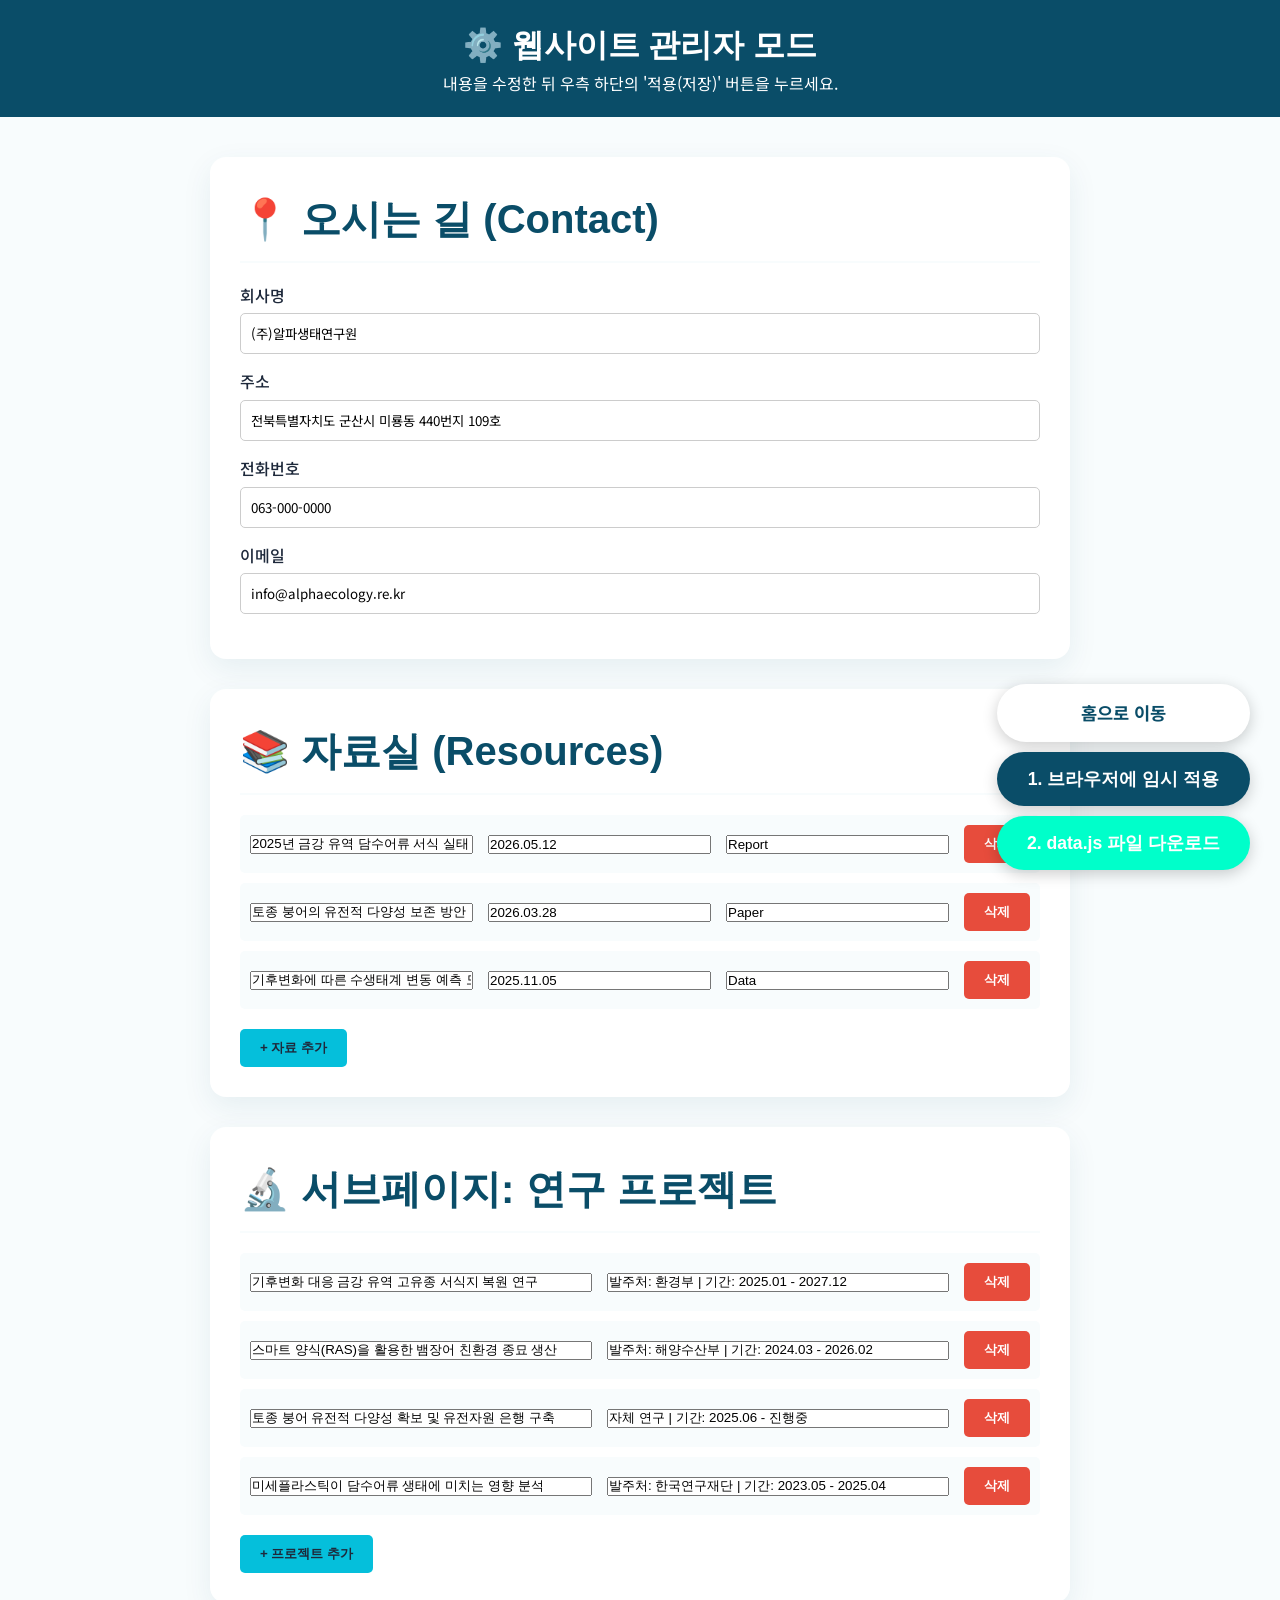
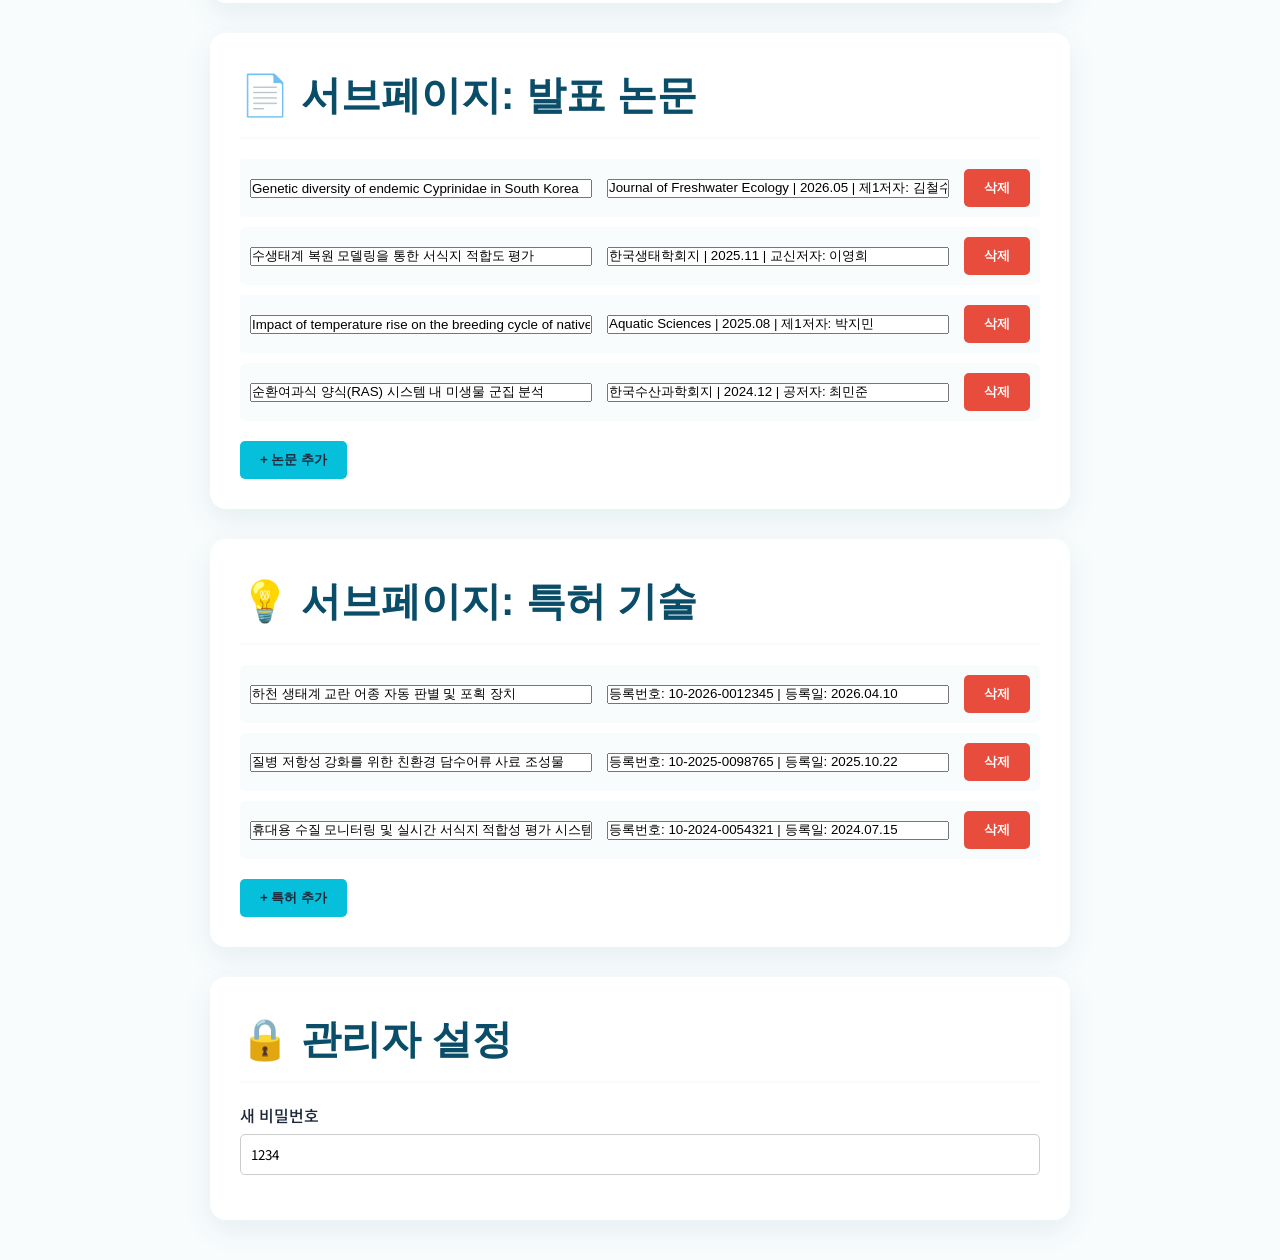
==== admin.html @ 3bfb4d98 "6" ====
<!DOCTYPE html>
<html lang="ko">
<head>
    <meta charset="UTF-8">
    <meta name="viewport" content="width=device-width, initial-scale=1.0">
    <title>알파생태연구원 - 관리자 모드</title>
    <!-- Google Fonts -->
    <link href="https://fonts.googleapis.com/css2?family=Noto+Sans+KR:wght@300;400;500;700;900&display=swap" rel="stylesheet">
    <link rel="stylesheet" href="css/style.css">
    <style>
        body { background: var(--color-bg); }
        .admin-header {
            background: var(--color-primary);
            color: white;
            padding: 20px 0;
            text-align: center;
        }
        .admin-container {
            max-width: 900px;
            margin: 40px auto;
            padding: 0 20px;
        }
        .admin-section {
            background: white;
            padding: 30px;
            border-radius: var(--border-radius);
            box-shadow: var(--shadow-soft);
            margin-bottom: 30px;
        }
        .admin-section h2 {
            margin-bottom: 20px;
            color: var(--color-primary);
            border-bottom: 2px solid var(--color-bg);
            padding-bottom: 10px;
        }
        .form-group {
            margin-bottom: 15px;
        }
        .form-group label {
            display: block;
            margin-bottom: 5px;
            font-weight: 500;
            color: var(--color-text);
        }
        .form-group input, .form-group textarea {
            width: 100%;
            padding: 10px;
            border: 1px solid #ccc;
            border-radius: 5px;
            font-family: inherit;
        }
        .form-row {
            display: flex;
            gap: 15px;
            margin-bottom: 10px;
            align-items: center;
            background: var(--color-bg);
            padding: 10px;
            border-radius: 5px;
        }
        .form-row input { flex: 1; }
        .btn {
            background: var(--color-primary);
            color: white;
            border: none;
            padding: 10px 20px;
            border-radius: 5px;
            cursor: pointer;
            font-weight: bold;
        }
        .btn:hover { background: var(--color-primary-light); }
        .btn-danger { background: #e74c3c; }
        .btn-danger:hover { background: #c0392b; }
        .btn-add { background: var(--color-secondary); color: var(--color-text); margin-top: 10px; }
        
        .floating-save {
            position: fixed;
            bottom: 30px;
            right: 30px;
            display: flex;
            flex-direction: column;
            gap: 10px;
        }
        .btn-large {
            padding: 15px 30px;
            font-size: 1.1rem;
            border-radius: 30px;
            box-shadow: 0 4px 15px rgba(0,0,0,0.2);
            text-align: center;
        }
        .btn-download { background: var(--color-accent); color: white; }
    </style>
</head>
<body>
    <div class="admin-header">
        <h1>⚙️ 웹사이트 관리자 모드</h1>
        <p>내용을 수정한 뒤 우측 하단의 '적용(저장)' 버튼을 누르세요.</p>
    </div>

    <div class="admin-container">
        
        <!-- 오시는 길 -->
        <div class="admin-section">
            <h2>📍 오시는 길 (Contact)</h2>
            <div class="form-group">
                <label>회사명</label>
                <input type="text" id="contact-company">
            </div>
            <div class="form-group">
                <label>주소</label>
                <input type="text" id="contact-address">
            </div>
            <div class="form-group">
                <label>전화번호</label>
                <input type="text" id="contact-phone">
            </div>
            <div class="form-group">
                <label>이메일</label>
                <input type="text" id="contact-email">
            </div>
        </div>

        <!-- 자료실 -->
        <div class="admin-section">
            <h2>📚 자료실 (Resources)</h2>
            <div id="resources-list"></div>
            <button class="btn btn-add" onclick="addListItem('resources-list', 'resource')">+ 자료 추가</button>
        </div>

        <!-- 서브페이지: 연구 프로젝트 -->
        <div class="admin-section">
            <h2>🔬 서브페이지: 연구 프로젝트</h2>
            <div id="projects-list"></div>
            <button class="btn btn-add" onclick="addListItem('projects-list', 'subpage')">+ 프로젝트 추가</button>
        </div>

        <!-- 서브페이지: 발표 논문 -->
        <div class="admin-section">
            <h2>📄 서브페이지: 발표 논문</h2>
            <div id="papers-list"></div>
            <button class="btn btn-add" onclick="addListItem('papers-list', 'subpage')">+ 논문 추가</button>
        </div>

        <!-- 서브페이지: 특허 기술 -->
        <div class="admin-section">
            <h2>💡 서브페이지: 특허 기술</h2>
            <div id="patents-list"></div>
            <button class="btn btn-add" onclick="addListItem('patents-list', 'subpage')">+ 특허 추가</button>
        </div>
        
        <!-- 비밀번호 변경 -->
        <div class="admin-section">
            <h2>🔒 관리자 설정</h2>
            <div class="form-group">
                <label>새 비밀번호</label>
                <input type="text" id="admin-password">
            </div>
        </div>

    </div>

    <div class="floating-save">
        <a href="index.html" class="btn btn-large" style="background: white; color: var(--color-primary);">홈으로 이동</a>
        <button class="btn btn-large" onclick="saveToLocalStorage()">1. 브라우저에 임시 적용</button>
        <button class="btn btn-large btn-download" onclick="downloadDataJs()">2. data.js 파일 다운로드</button>
    </div>

    <script src="js/data.js"></script>
    <script src="js/admin.js"></script>
</body>
</html>
---- css/style.css ----
:root {
    /* Color Palette */
    --color-primary: #0a4d68; /* Deep Aquatic Blue */
    --color-primary-light: #088395;
    --color-secondary: #05bfdb;
    --color-accent: #00ffca; /* Eco Green Accent */
    
    --color-bg: #f8fcfd;
    --color-bg-alt: #eef8fa;
    --color-surface: #ffffff;
    
    --color-text-main: #1e293b;
    --color-text-muted: #64748b;
    --color-white: #ffffff;
    
    /* Typography */
    --font-heading: 'Outfit', sans-serif;
    --font-body: 'Noto Sans KR', sans-serif;
    
    /* Spacing & Layout */
    --transition: all 0.3s cubic-bezier(0.25, 0.8, 0.25, 1);
    --border-radius: 16px;
    --glass-bg: rgba(255, 255, 255, 0.7);
    --glass-border: rgba(255, 255, 255, 0.3);
    --shadow-soft: 0 10px 30px rgba(10, 77, 104, 0.08);
}

/* Dark Mode Preferences */
@media (prefers-color-scheme: dark) {
    :root {
        --color-bg: #03151f;
        --color-bg-alt: #051f2e;
        --color-surface: #0a2b3d;
        --color-text-main: #f1f5f9;
        --color-text-muted: #94a3b8;
        --glass-bg: rgba(10, 43, 61, 0.7);
        --glass-border: rgba(255, 255, 255, 0.1);
        --shadow-soft: 0 10px 30px rgba(0, 0, 0, 0.3);
    }
}

* {
    margin: 0;
    padding: 0;
    box-sizing: border-box;
}

html {
    scroll-behavior: smooth;
}

body {
    font-family: var(--font-body);
    color: var(--color-text-main);
    background-color: var(--color-bg);
    line-height: 1.6;
    overflow-x: hidden;
}

h1, h2, h3, h4, .logo, .sub-heading {
    font-family: var(--font-heading);
}

a {
    text-decoration: none;
    color: inherit;
    transition: var(--transition);
}

ul {
    list-style: none;
}

.container {
    max-width: 1200px;
    margin: 0 auto;
    padding: 0 24px;
}

.section-padding {
    padding: 100px 0;
}

.text-center {
    text-align: center;
}

.mt-2 {
    margin-top: 16px;
}

.text-muted {
    color: var(--color-text-muted);
}

/* Typography elements */
.sub-heading {
    display: block;
    color: var(--color-secondary);
    font-weight: 700;
    font-size: 1.1rem;
    letter-spacing: 2px;
    text-transform: uppercase;
    margin-bottom: 12px;
}

h2 {
    font-size: 2.5rem;
    font-weight: 700;
    margin-bottom: 40px;
    color: var(--color-primary);
}

@media (prefers-color-scheme: dark) {
    h2 {
        color: var(--color-secondary);
    }
}

/* Buttons */
.btn {
    display: inline-block;
    padding: 14px 32px;
    border-radius: 30px;
    font-weight: 700;
    cursor: pointer;
    text-align: center;
}

.primary-btn {
    background: linear-gradient(135deg, var(--color-secondary), var(--color-primary-light));
    color: var(--color-white);
    box-shadow: 0 8px 20px rgba(5, 191, 219, 0.3);
}

.primary-btn:hover {
    transform: translateY(-3px);
    box-shadow: 0 12px 25px rgba(5, 191, 219, 0.4);
}

.outline-btn {
    border: 2px solid rgba(255, 255, 255, 0.5);
    color: var(--color-white);
    background: transparent;
}

.outline-btn:hover {
    background: rgba(255, 255, 255, 0.1);
    border-color: var(--color-white);
    transform: translateY(-3px);
}

/* Navbar */
.navbar {
    position: fixed;
    top: 0;
    left: 0;
    width: 100%;
    z-index: 1000;
    padding: 20px 0;
    transition: var(--transition);
    background: linear-gradient(to bottom, rgba(0,0,0,0.6) 0%, rgba(0,0,0,0) 100%);
}

.navbar.scrolled {
    padding: 12px 0;
    background: var(--glass-bg);
    backdrop-filter: blur(12px);
    -webkit-backdrop-filter: blur(12px);
    border-bottom: 1px solid var(--glass-border);
    box-shadow: 0 4px 20px rgba(0,0,0,0.05);
}

.nav-container {
    display: flex;
    justify-content: space-between;
    align-items: center;
}

.logo {
    font-size: 1.5rem;
    font-weight: 900;
    color: var(--color-primary);
    text-shadow: 0 2px 4px rgba(0,0,0,0.1);
    display: flex;
    align-items: center;
}

#logo-img {
    max-height: 45px;
    width: auto;
}

.navbar.scrolled .logo,
.navbar:not(.scrolled) .logo {
    color: var(--color-white); /* Assuming dark hero */
}
@media (prefers-color-scheme: dark) {
    .navbar.scrolled .logo { color: var(--color-white); }
}

.nav-links {
    display: flex;
    gap: 32px;
}

.nav-links li a {
    color: var(--color-white);
    font-weight: 500;
    font-size: 1.05rem;
    position: relative;
}

.nav-links li a::after {
    content: '';
    position: absolute;
    bottom: -4px;
    left: 0;
    width: 0%;
    height: 2px;
    background: var(--color-accent);
    transition: var(--transition);
}

.nav-links li a:hover::after {
    width: 100%;
}

.hamburger {
    display: none;
    flex-direction: column;
    gap: 6px;
    cursor: pointer;
}

.hamburger span {
    width: 30px;
    height: 3px;
    background: var(--color-white);
    transition: var(--transition);
}

/* Hero Section */
.hero {
    height: 100vh;
    min-height: 600px;
    background: url('../assets/hero_bg.jpg') no-repeat center center/cover;
    position: relative;
    display: flex;
    align-items: center;
    background-color: var(--color-primary); /* Fallback */
}

.hero-overlay {
    position: absolute;
    top: 0; left: 0; width: 100%; height: 100%;
    background: linear-gradient(135deg, rgba(10, 77, 104, 0.8) 0%, rgba(5, 191, 219, 0.2) 100%);
}

.hero-content {
    position: relative;
    z-index: 10;
    width: 100%;
}

.hero-glass-card {
    background: rgba(255, 255, 255, 0.05);
    backdrop-filter: blur(24px);
    -webkit-backdrop-filter: blur(24px);
    border: 1px solid rgba(255, 255, 255, 0.2);
    padding: 64px;
    border-radius: 32px;
    max-width: 650px;
    box-shadow: 0 30px 60px rgba(0,0,0,0.3);
    color: var(--color-white);
}

.hero-badge {
    display: inline-block;
    padding: 6px 16px;
    background: rgba(0, 255, 202, 0.2);
    border: 1px solid var(--color-accent);
    color: var(--color-accent);
    border-radius: 30px;
    font-size: 0.9rem;
    font-weight: 700;
    margin-bottom: 24px;
    letter-spacing: 1px;
}

.hero h1 {
    font-size: 3.5rem;
    line-height: 1.2;
    margin-bottom: 24px;
    font-weight: 900;
    background: linear-gradient(to right, #ffffff, #c2f0fc);
    -webkit-background-clip: text;
    -webkit-text-fill-color: transparent;
    text-shadow: 0 10px 30px rgba(0,0,0,0.1);
}

.hero p {
    font-size: 1.2rem;
    margin-bottom: 40px;
    color: rgba(255, 255, 255, 0.9);
    line-height: 1.6;
}

.hero-actions {
    display: flex;
    gap: 16px;
}

/* About Section */
.about-content {
    display: grid;
    grid-template-columns: 1fr 1fr;
    gap: 64px;
    align-items: center;
}

.about-text p {
    margin-bottom: 16px;
    font-size: 1.1rem;
    color: var(--color-text-muted);
}

.about-stats {
    display: grid;
    grid-template-columns: repeat(auto-fit, minmax(140px, 1fr));
    gap: 24px;
}

.stat-card {
    background: var(--glass-bg);
    border: 1px solid var(--glass-border);
    backdrop-filter: blur(10px);
    padding: 32px 24px;
    border-radius: var(--border-radius);
    text-align: center;
    box-shadow: var(--shadow-soft);
    transition: var(--transition);
}

.stat-card:hover {
    transform: translateY(-10px);
    border-color: var(--color-secondary);
}

.stat-num {
    display: block;
    font-size: 2.5rem;
    font-weight: 900;
    color: var(--color-primary-light);
    margin-bottom: 8px;
    font-family: var(--font-heading);
}

.stat-label {
    font-weight: 500;
    color: var(--color-text-main);
}

/* Background alt */
.bg-alt {
    background-color: var(--color-bg-alt);
}

/* Research Section */
.research-grid {
    display: grid;
    grid-template-columns: repeat(auto-fit, minmax(250px, 1fr));
    gap: 32px;
}

.research-card {
    background: var(--color-surface);
    padding: 40px 32px;
    border-radius: var(--border-radius);
    box-shadow: var(--shadow-soft);
    transition: var(--transition);
    border: 1px solid transparent;
}

.research-card:hover {
    transform: translateY(-10px);
    border-color: var(--color-accent);
    box-shadow: 0 20px 40px rgba(0, 255, 202, 0.1);
}

.research-icon {
    font-size: 3rem;
    margin-bottom: 24px;
    display: inline-block;
    padding: 16px;
    background: var(--color-bg-alt);
    border-radius: 50%;
}

.research-card h3 {
    font-size: 1.25rem;
    margin-bottom: 16px;
    color: var(--color-text-main);
}

.research-card p {
    color: var(--color-text-muted);
}

/* Resources Section */
.resource-list {
    max-width: 800px;
    margin: 0 auto;
    display: flex;
    flex-direction: column;
    gap: 16px;
}

.resource-item {
    display: flex;
    justify-content: space-between;
    align-items: center;
    background: var(--color-surface);
    padding: 24px 32px;
    border-radius: var(--border-radius);
    box-shadow: var(--shadow-soft);
    transition: var(--transition);
    cursor: pointer;
    border-left: 4px solid transparent;
}

.resource-item:hover {
    transform: translateX(10px);
    border-left-color: var(--color-secondary);
}

.resource-title {
    font-weight: 700;
    font-size: 1.1rem;
    color: var(--color-text-main);
}

.resource-meta {
    display: flex;
    gap: 16px;
    align-items: center;
}

.resource-type {
    background: var(--color-bg-alt);
    color: var(--color-primary-light);
    padding: 4px 12px;
    border-radius: 20px;
    font-size: 0.85rem;
    font-weight: 700;
}

.resource-date {
    color: var(--color-text-muted);
    font-size: 0.9rem;
}

/* Contact Section */
.contact-wrapper {
    display: grid;
    grid-template-columns: 1fr 1fr;
    gap: 48px;
    background: var(--color-surface);
    border-radius: var(--border-radius);
    overflow: hidden;
    box-shadow: var(--shadow-soft);
}

.contact-info {
    padding: 64px 48px;
}

.contact-info h3 {
    font-size: 1.8rem;
    margin-bottom: 32px;
    color: var(--color-primary);
}

@media (prefers-color-scheme: dark) {
    .contact-info h3 { color: var(--color-secondary); }
}

.contact-details {
    display: flex;
    flex-direction: column;
    gap: 24px;
}

.contact-details li {
    display: flex;
    align-items: flex-start;
    gap: 16px;
    font-size: 1.1rem;
}

.contact-details i {
    font-style: normal;
    font-size: 1.5rem;
}

.contact-map {
    width: 100%;
    height: 100%;
    min-height: 400px;
}

.map-placeholder iframe {
    width: 100%;
    height: 100%;
    border: none;
}

/* Footer */
.footer {
    background: var(--color-primary);
    color: rgba(255, 255, 255, 0.7);
    padding: 40px 0;
}

.footer-logo {
    color: var(--color-white);
    margin-bottom: 16px;
}

/* Animations */
.fade-up {
    opacity: 0;
    transform: translateY(30px);
    transition: opacity 0.8s ease-out, transform 0.8s ease-out;
}

.fade-up.visible {
    opacity: 1;
    transform: translateY(0);
}

.delay-1 { transition-delay: 0.1s; }
.delay-2 { transition-delay: 0.2s; }
.delay-3 { transition-delay: 0.3s; }

/* Responsive */
@media (max-width: 992px) {
    .hero h1 { font-size: 2.8rem; }
    .hero-glass-card { padding: 48px; max-width: 90%; }
    .about-content, .contact-wrapper {
        grid-template-columns: 1fr;
    }
}

@media (max-width: 768px) {
    .navbar { padding: 16px 0; background: var(--glass-bg); backdrop-filter: blur(12px); -webkit-backdrop-filter: blur(12px); }
    .nav-links {
        position: absolute;
        top: 100%;
        left: 0;
        width: 100%;
        background: var(--color-surface);
        flex-direction: column;
        gap: 0;
        clip-path: circle(0% at 100% 0);
        transition: clip-path 0.5s ease-out;
    }
    
    .nav-links.active {
        clip-path: circle(150% at 100% 0);
    }
    
    .nav-links li {
        width: 100%;
        text-align: center;
    }
    
    .nav-links li a {
        display: block;
        padding: 20px;
        color: var(--color-text-main);
        border-bottom: 1px solid var(--color-bg-alt);
    }
    
    .hamburger { display: flex; }
    .navbar:not(.scrolled) .logo { color: var(--color-primary); }
    @media (prefers-color-scheme: dark) { .navbar:not(.scrolled) .logo { color: var(--color-white); } }
    
    .hero-glass-card { padding: 32px 24px; border-radius: 20px; }
    .hero h1 { font-size: 2.2rem; }
    .hero p { font-size: 1.05rem; margin-bottom: 24px; }
    .hero-actions { flex-direction: column; width: 100%; }
    .hero-actions .btn { width: 100%; text-align: center; }

    .resource-item { flex-direction: column; align-items: flex-start; gap: 12px; }
}

@media (max-width: 480px) {
    .hero h1 { font-size: 1.8rem; }
}
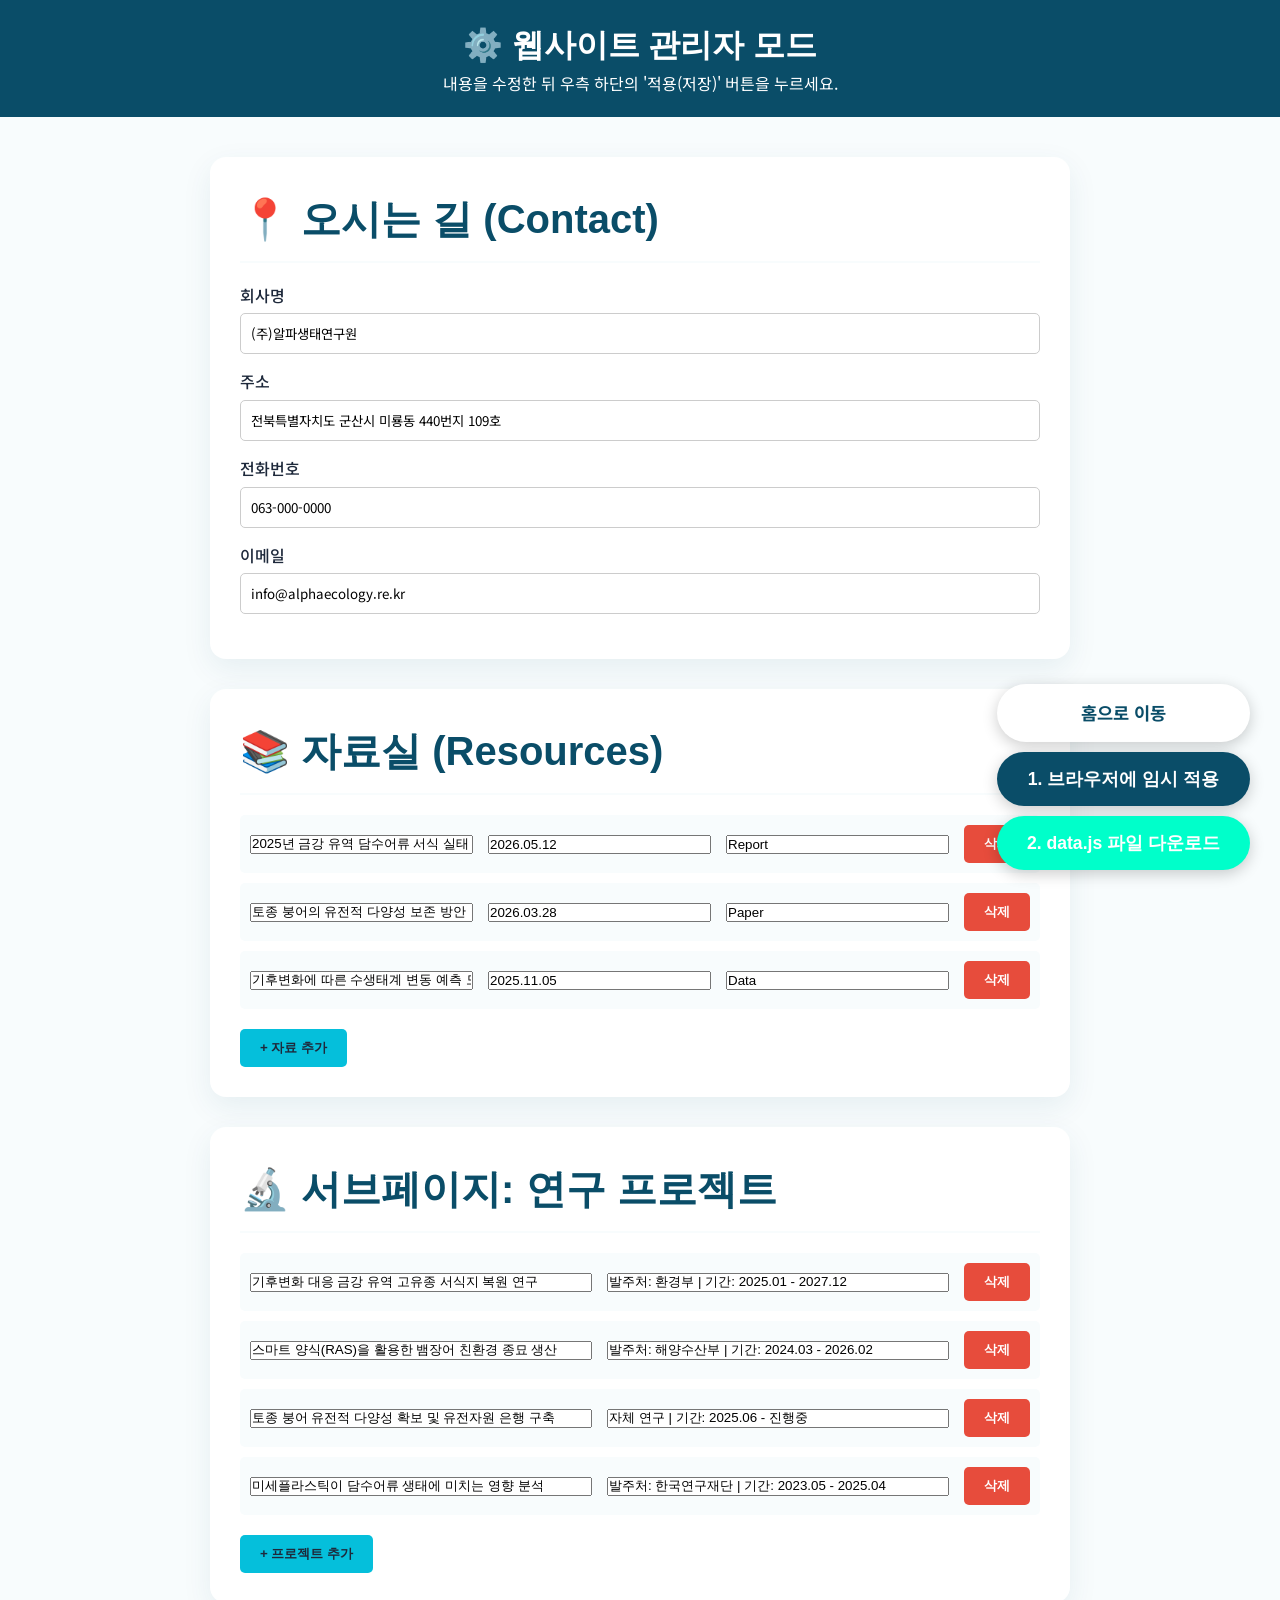
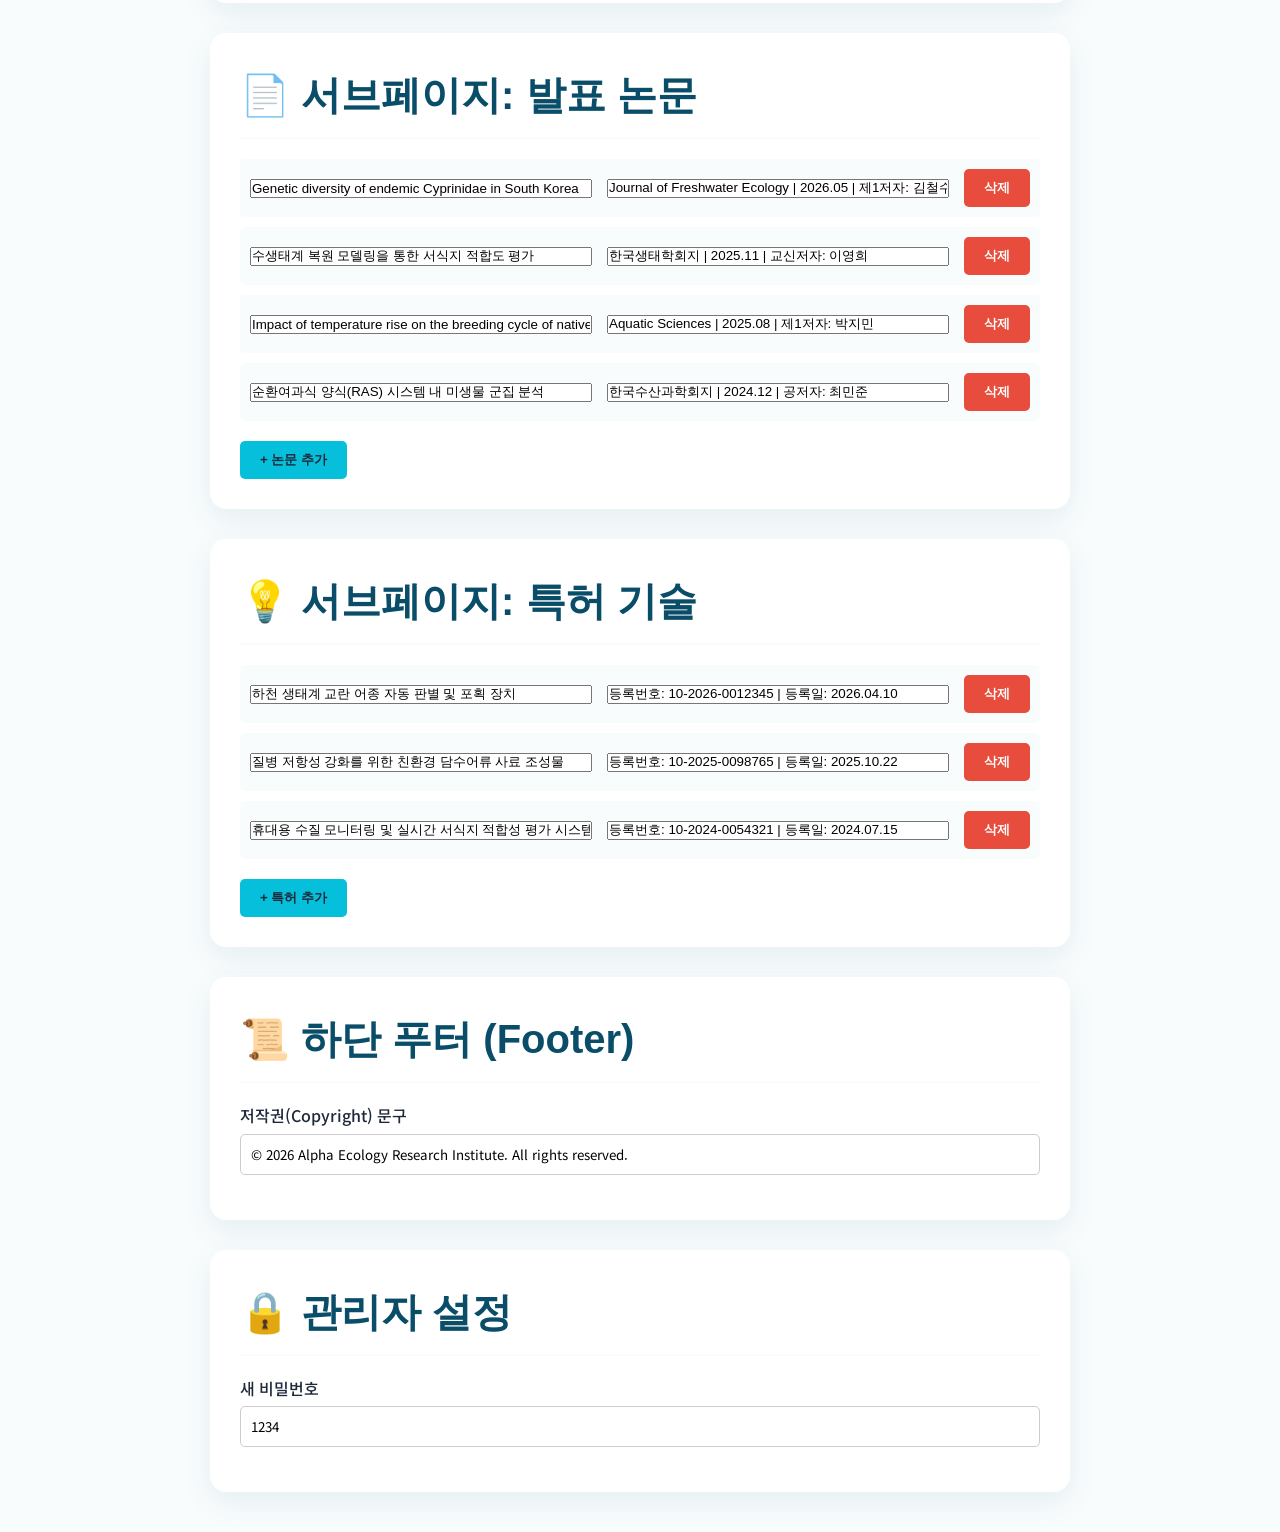
==== commit 6fd50f41: "7" ====
--- a/admin.html
+++ b/admin.html
@@ -148,6 +148,15 @@
             <button class="btn btn-add" onclick="addListItem('patents-list', 'subpage')">+ 특허 추가</button>
         </div>
         
+        <!-- 하단 푸터 -->
+        <div class="admin-section">
+            <h2>📜 하단 푸터 (Footer)</h2>
+            <div class="form-group">
+                <label>저작권(Copyright) 문구</label>
+                <input type="text" id="footer-copyright">
+            </div>
+        </div>
+        
         <!-- 비밀번호 변경 -->
         <div class="admin-section">
             <h2>🔒 관리자 설정</h2>
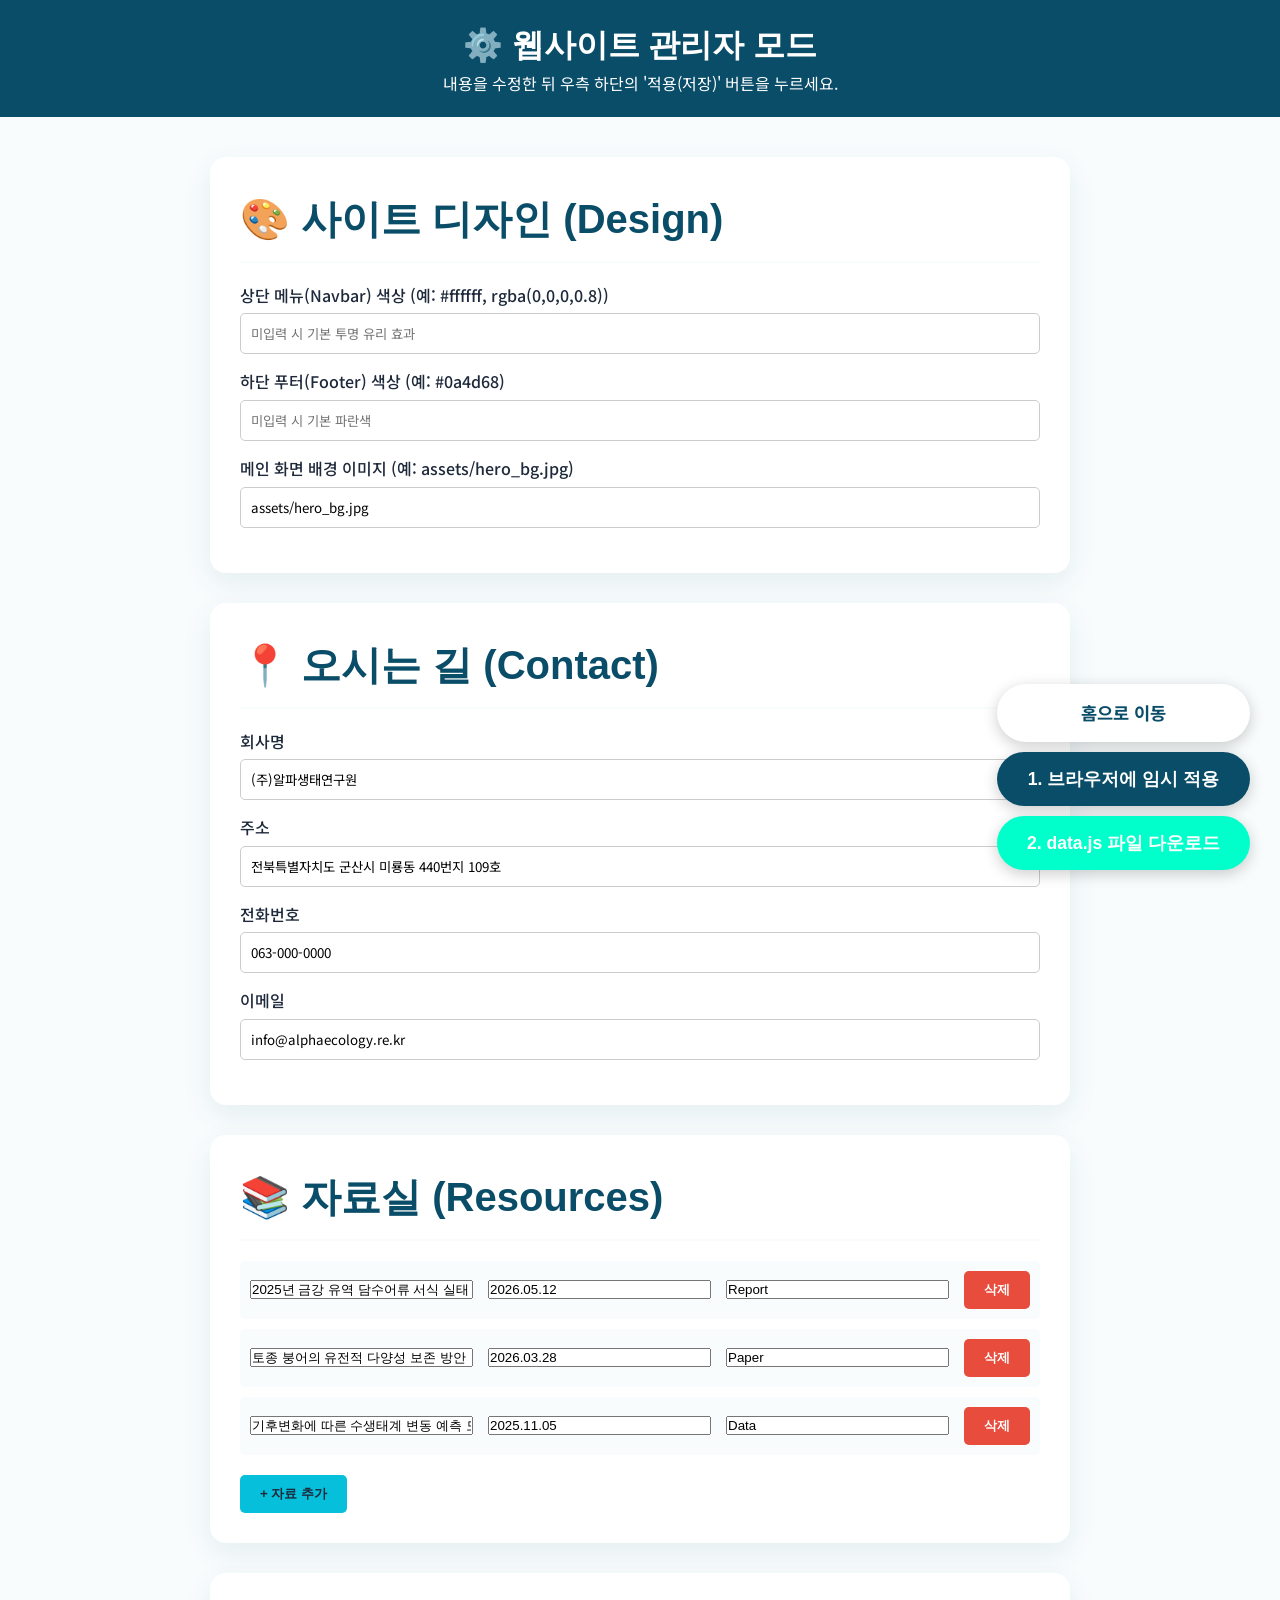
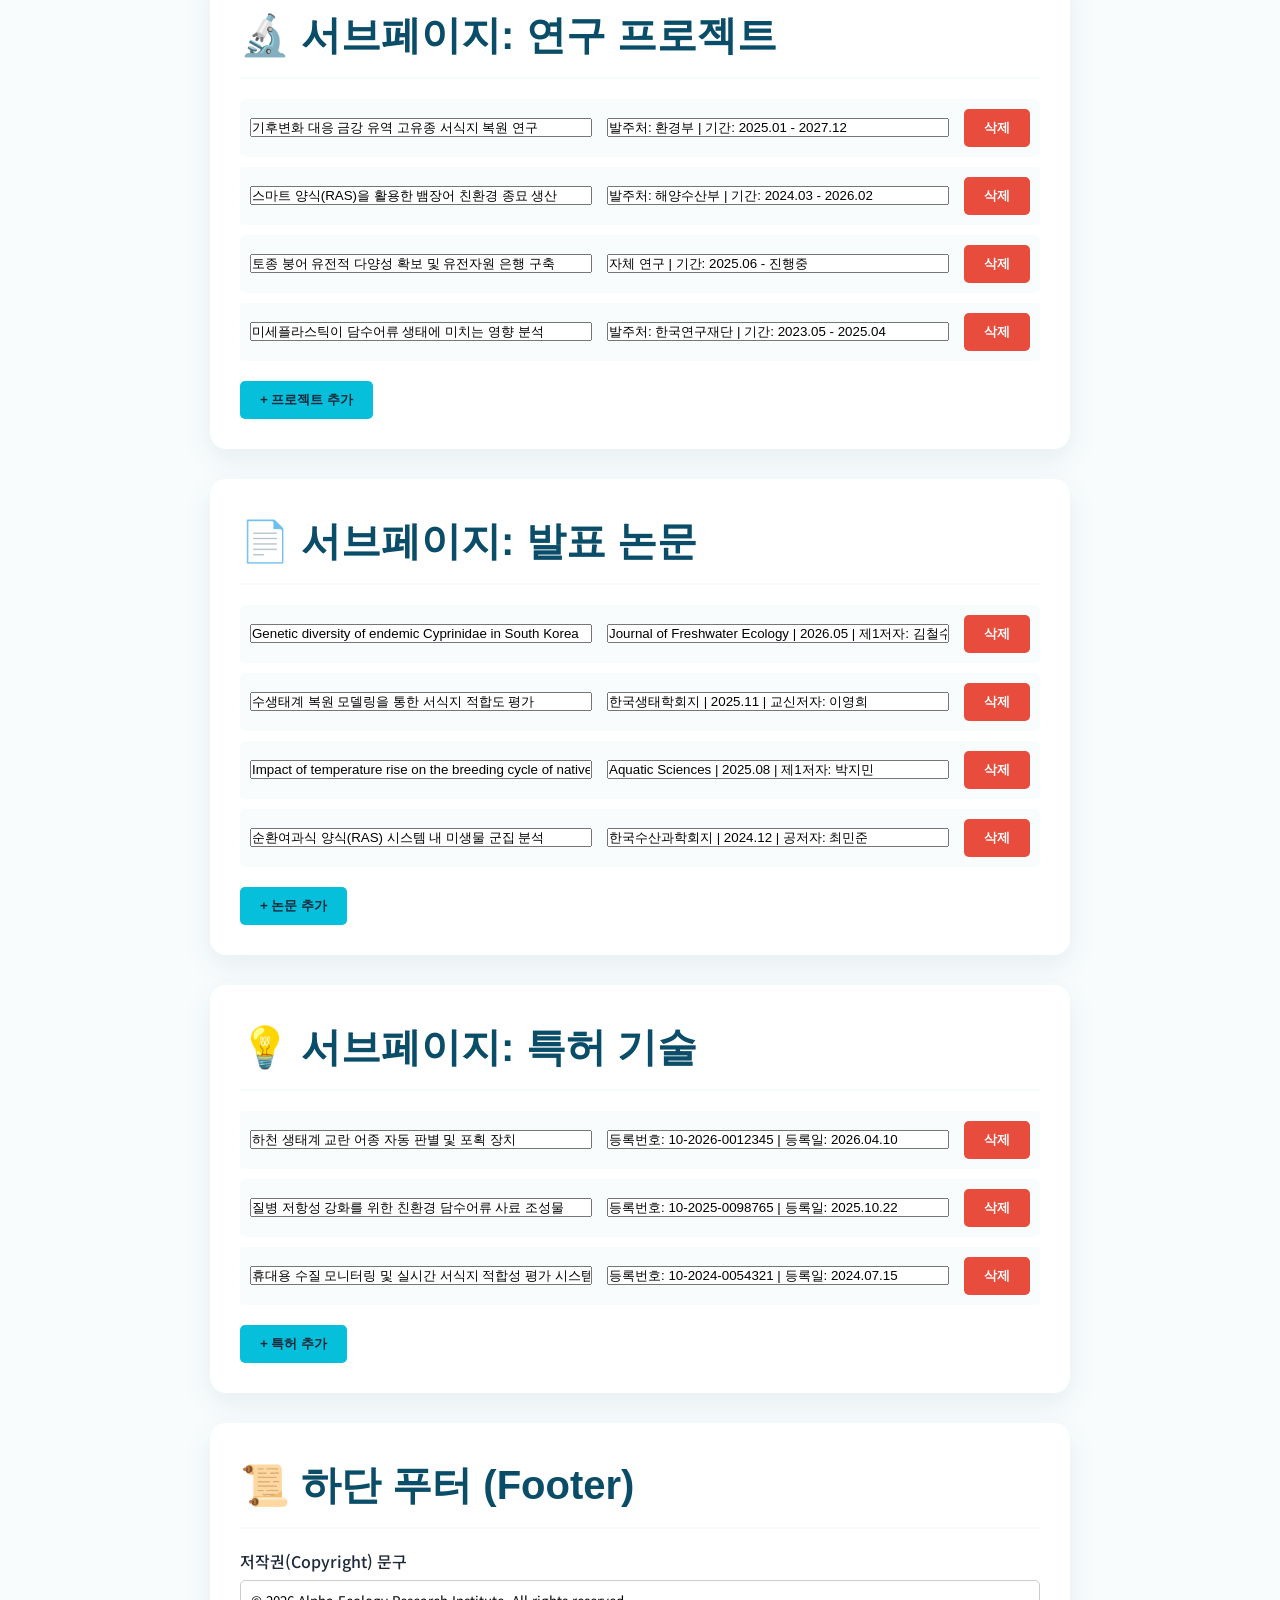
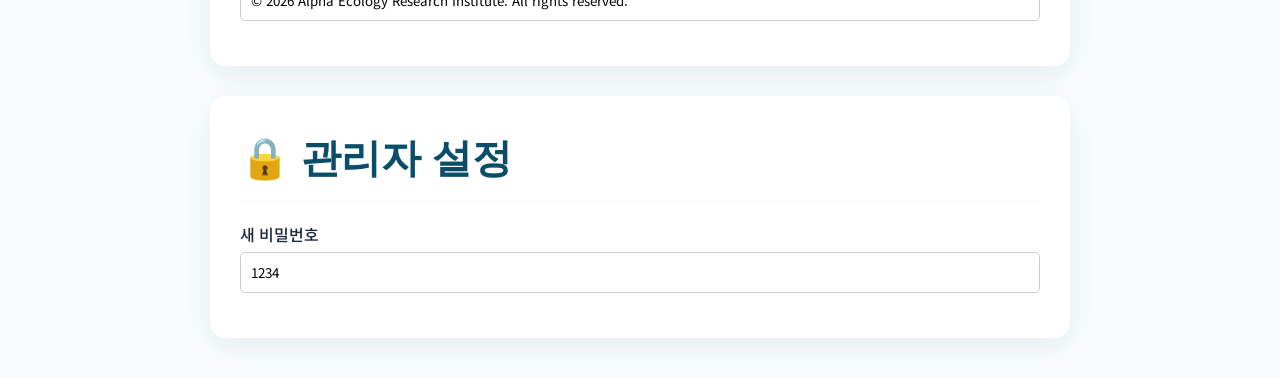
==== commit 64b2c1e6: "9" ====
--- a/admin.html
+++ b/admin.html
@@ -99,6 +99,23 @@
 
     <div class="admin-container">
         
+        <!-- 사이트 디자인 설정 -->
+        <div class="admin-section">
+            <h2>🎨 사이트 디자인 (Design)</h2>
+            <div class="form-group">
+                <label>상단 메뉴(Navbar) 색상 (예: #ffffff, rgba(0,0,0,0.8))</label>
+                <input type="text" id="style-navbar-bg" placeholder="미입력 시 기본 투명 유리 효과">
+            </div>
+            <div class="form-group">
+                <label>하단 푸터(Footer) 색상 (예: #0a4d68)</label>
+                <input type="text" id="style-footer-bg" placeholder="미입력 시 기본 파란색">
+            </div>
+            <div class="form-group">
+                <label>메인 화면 배경 이미지 (예: assets/hero_bg.jpg)</label>
+                <input type="text" id="style-hero-image" placeholder="이미지 경로 입력">
+            </div>
+        </div>
+
         <!-- 오시는 길 -->
         <div class="admin-section">
             <h2>📍 오시는 길 (Contact)</h2>
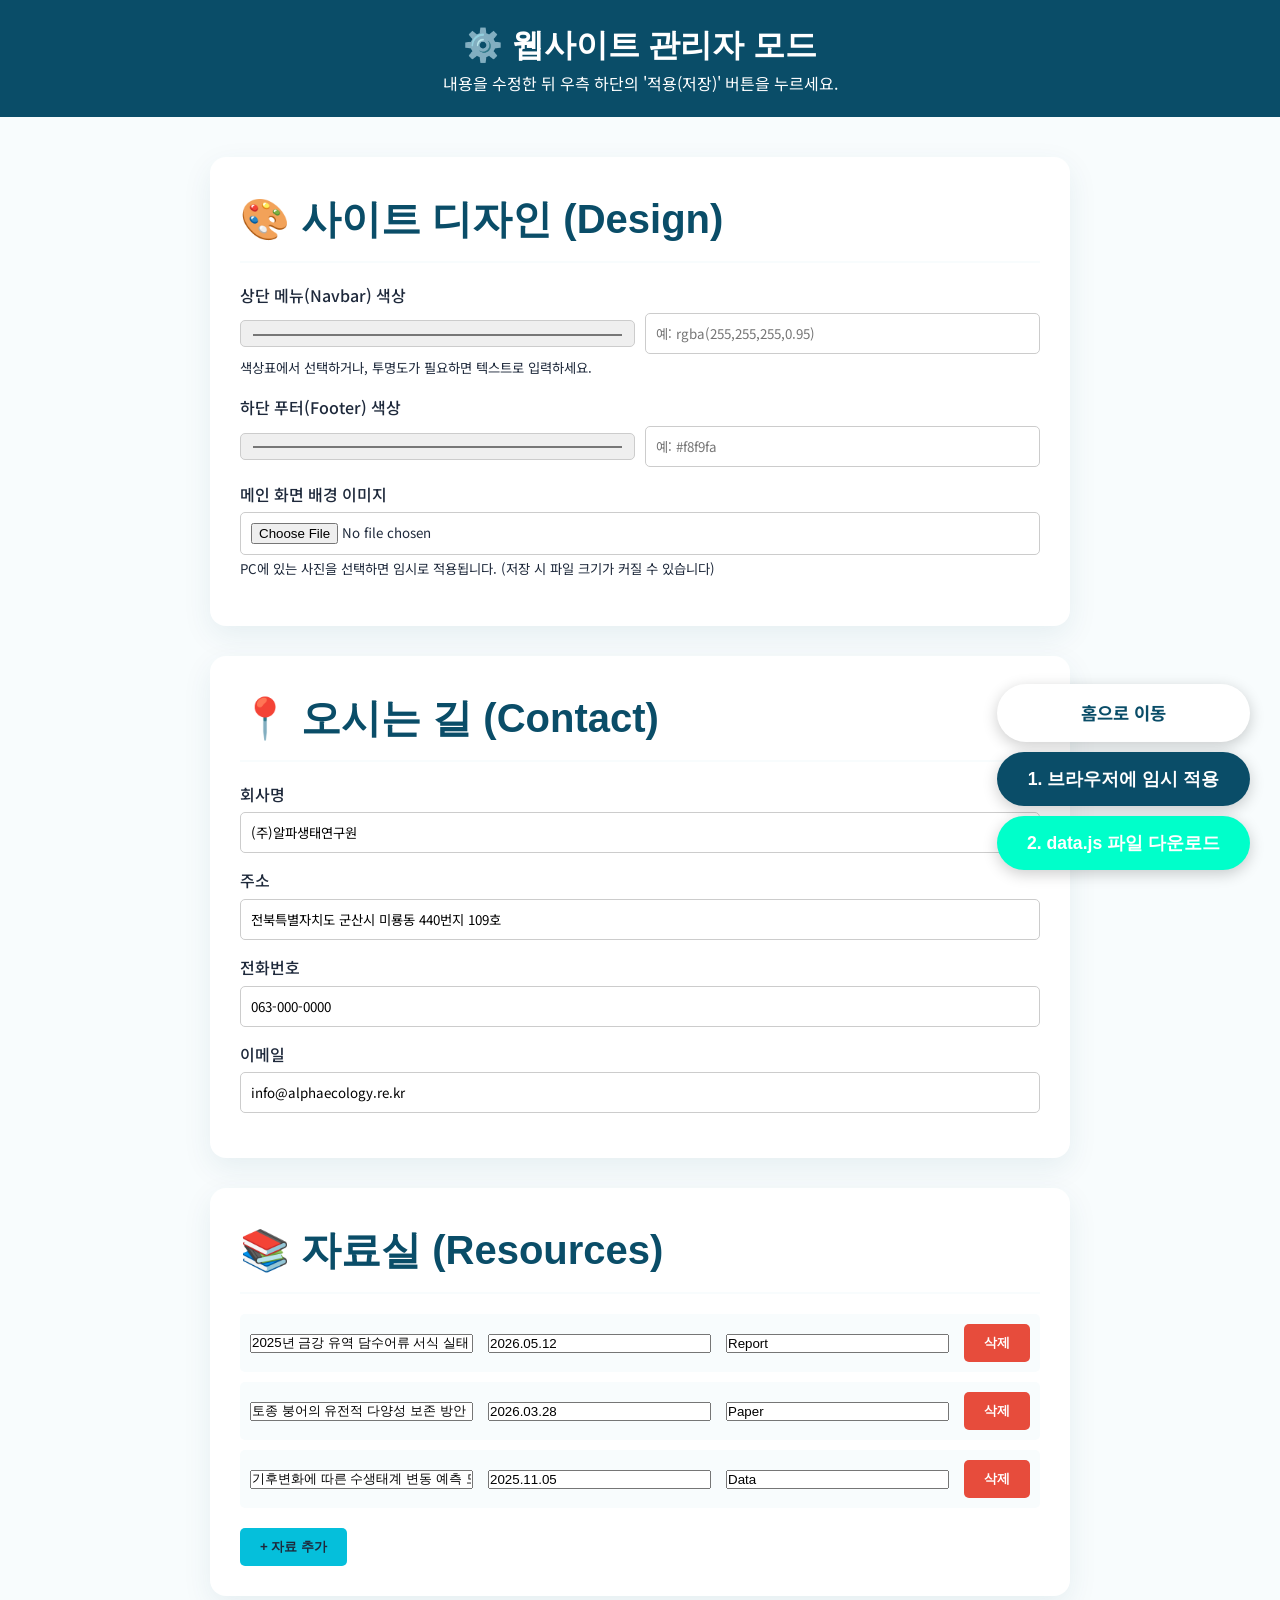
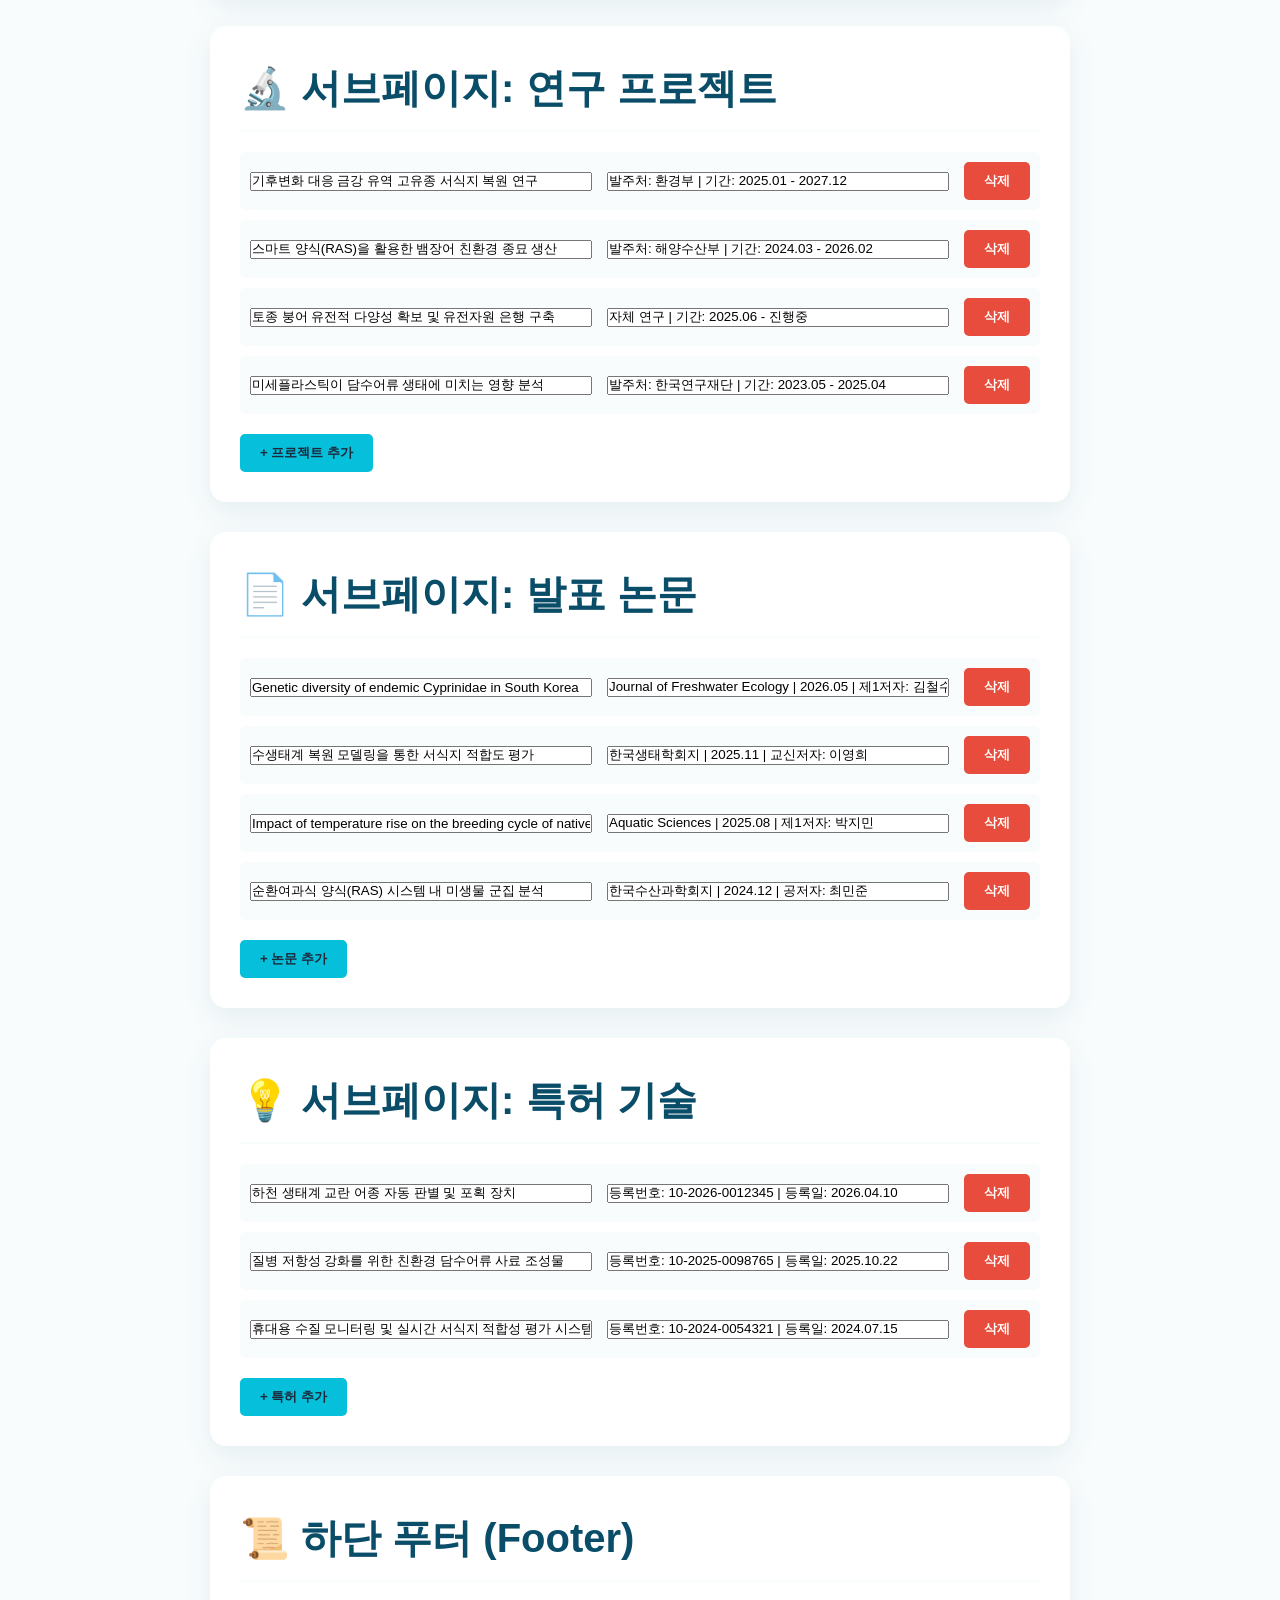
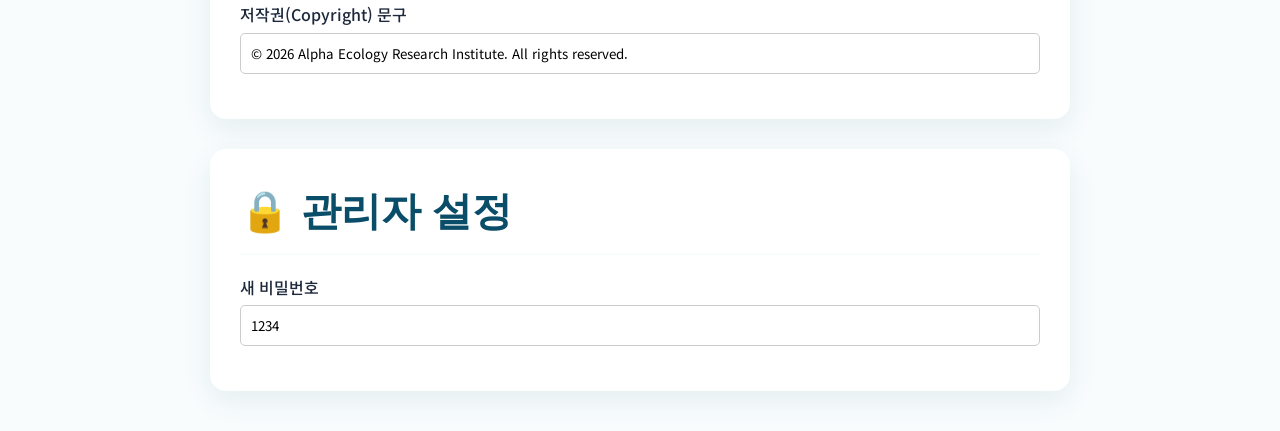
==== commit 523e8946: "11" ====
--- a/admin.html
+++ b/admin.html
@@ -103,16 +103,25 @@
         <div class="admin-section">
             <h2>🎨 사이트 디자인 (Design)</h2>
             <div class="form-group">
-                <label>상단 메뉴(Navbar) 색상 (예: #ffffff, rgba(0,0,0,0.8))</label>
-                <input type="text" id="style-navbar-bg" placeholder="미입력 시 기본 투명 유리 효과">
-            </div>
-            <div class="form-group">
-                <label>하단 푸터(Footer) 색상 (예: #0a4d68)</label>
-                <input type="text" id="style-footer-bg" placeholder="미입력 시 기본 파란색">
-            </div>
-            <div class="form-group">
-                <label>메인 화면 배경 이미지 (예: assets/hero_bg.jpg)</label>
-                <input type="text" id="style-hero-image" placeholder="이미지 경로 입력">
+                <label>상단 메뉴(Navbar) 색상</label>
+                <div style="display: flex; gap: 10px; align-items: center;">
+                    <input type="color" id="style-navbar-bg-color" value="#ffffff">
+                    <input type="text" id="style-navbar-bg" placeholder="예: rgba(255,255,255,0.95)">
+                </div>
+                <small>색상표에서 선택하거나, 투명도가 필요하면 텍스트로 입력하세요.</small>
+            </div>
+            <div class="form-group">
+                <label>하단 푸터(Footer) 색상</label>
+                <div style="display: flex; gap: 10px; align-items: center;">
+                    <input type="color" id="style-footer-bg-color" value="#f8f9fa">
+                    <input type="text" id="style-footer-bg" placeholder="예: #f8f9fa">
+                </div>
+            </div>
+            <div class="form-group">
+                <label>메인 화면 배경 이미지</label>
+                <input type="file" id="style-hero-file" accept="image/*">
+                <small>PC에 있는 사진을 선택하면 임시로 적용됩니다. (저장 시 파일 크기가 커질 수 있습니다)</small>
+                <input type="hidden" id="style-hero-image">
             </div>
         </div>
 
--- a/css/style.css
+++ b/css/style.css
@@ -19,9 +19,12 @@
     
     /* Spacing & Layout */
     --transition: all 0.3s cubic-bezier(0.25, 0.8, 0.25, 1);
+    --color-border: #e0e6ed;
+    
+    --glass-bg: rgba(255, 255, 255, 0.95);
+    --glass-border: rgba(255, 255, 255, 0.2);
+    --glass-shadow: 0 8px 32px rgba(0, 0, 0, 0.05);
     --border-radius: 16px;
-    --glass-bg: rgba(255, 255, 255, 0.7);
-    --glass-border: rgba(255, 255, 255, 0.3);
     --shadow-soft: 0 10px 30px rgba(10, 77, 104, 0.08);
 }
 
@@ -33,7 +36,7 @@
         --color-surface: #0a2b3d;
         --color-text-main: #f1f5f9;
         --color-text-muted: #94a3b8;
-        --glass-bg: rgba(10, 43, 61, 0.7);
+        --glass-bg: rgba(10, 43, 61, 0.95);
         --glass-border: rgba(255, 255, 255, 0.1);
         --shadow-soft: 0 10px 30px rgba(0, 0, 0, 0.3);
     }
@@ -157,13 +160,8 @@
     left: 0;
     width: 100%;
     z-index: 1000;
-    padding: 20px 0;
+    padding: 12px 0;
     transition: var(--transition);
-    background: linear-gradient(to bottom, rgba(0,0,0,0.6) 0%, rgba(0,0,0,0) 100%);
-}
-
-.navbar.scrolled {
-    padding: 12px 0;
     background: var(--glass-bg);
     backdrop-filter: blur(12px);
     -webkit-backdrop-filter: blur(12px);
@@ -171,6 +169,10 @@
     box-shadow: 0 4px 20px rgba(0,0,0,0.05);
 }
 
+.navbar.scrolled {
+    padding: 12px 0;
+}
+
 .nav-container {
     display: flex;
     justify-content: space-between;
@@ -193,10 +195,10 @@
 
 .navbar.scrolled .logo,
 .navbar:not(.scrolled) .logo {
-    color: var(--color-white); /* Assuming dark hero */
+    color: var(--color-primary); 
 }
 @media (prefers-color-scheme: dark) {
-    .navbar.scrolled .logo { color: var(--color-white); }
+    .navbar.scrolled .logo, .navbar:not(.scrolled) .logo { color: var(--color-white); }
 }
 
 .nav-links {
@@ -205,7 +207,7 @@
 }
 
 .nav-links li a {
-    color: var(--color-white);
+    color: var(--color-primary);
     font-weight: 500;
     font-size: 1.05rem;
     position: relative;
@@ -517,13 +519,13 @@
 
 /* Footer */
 .footer {
-    background: var(--color-primary);
-    color: rgba(255, 255, 255, 0.7);
+    background: #f8f9fa;
+    color: var(--color-text-main);
     padding: 40px 0;
 }
 
 .footer-logo {
-    color: var(--color-white);
+    color: var(--color-primary);
     margin-bottom: 16px;
 }
 
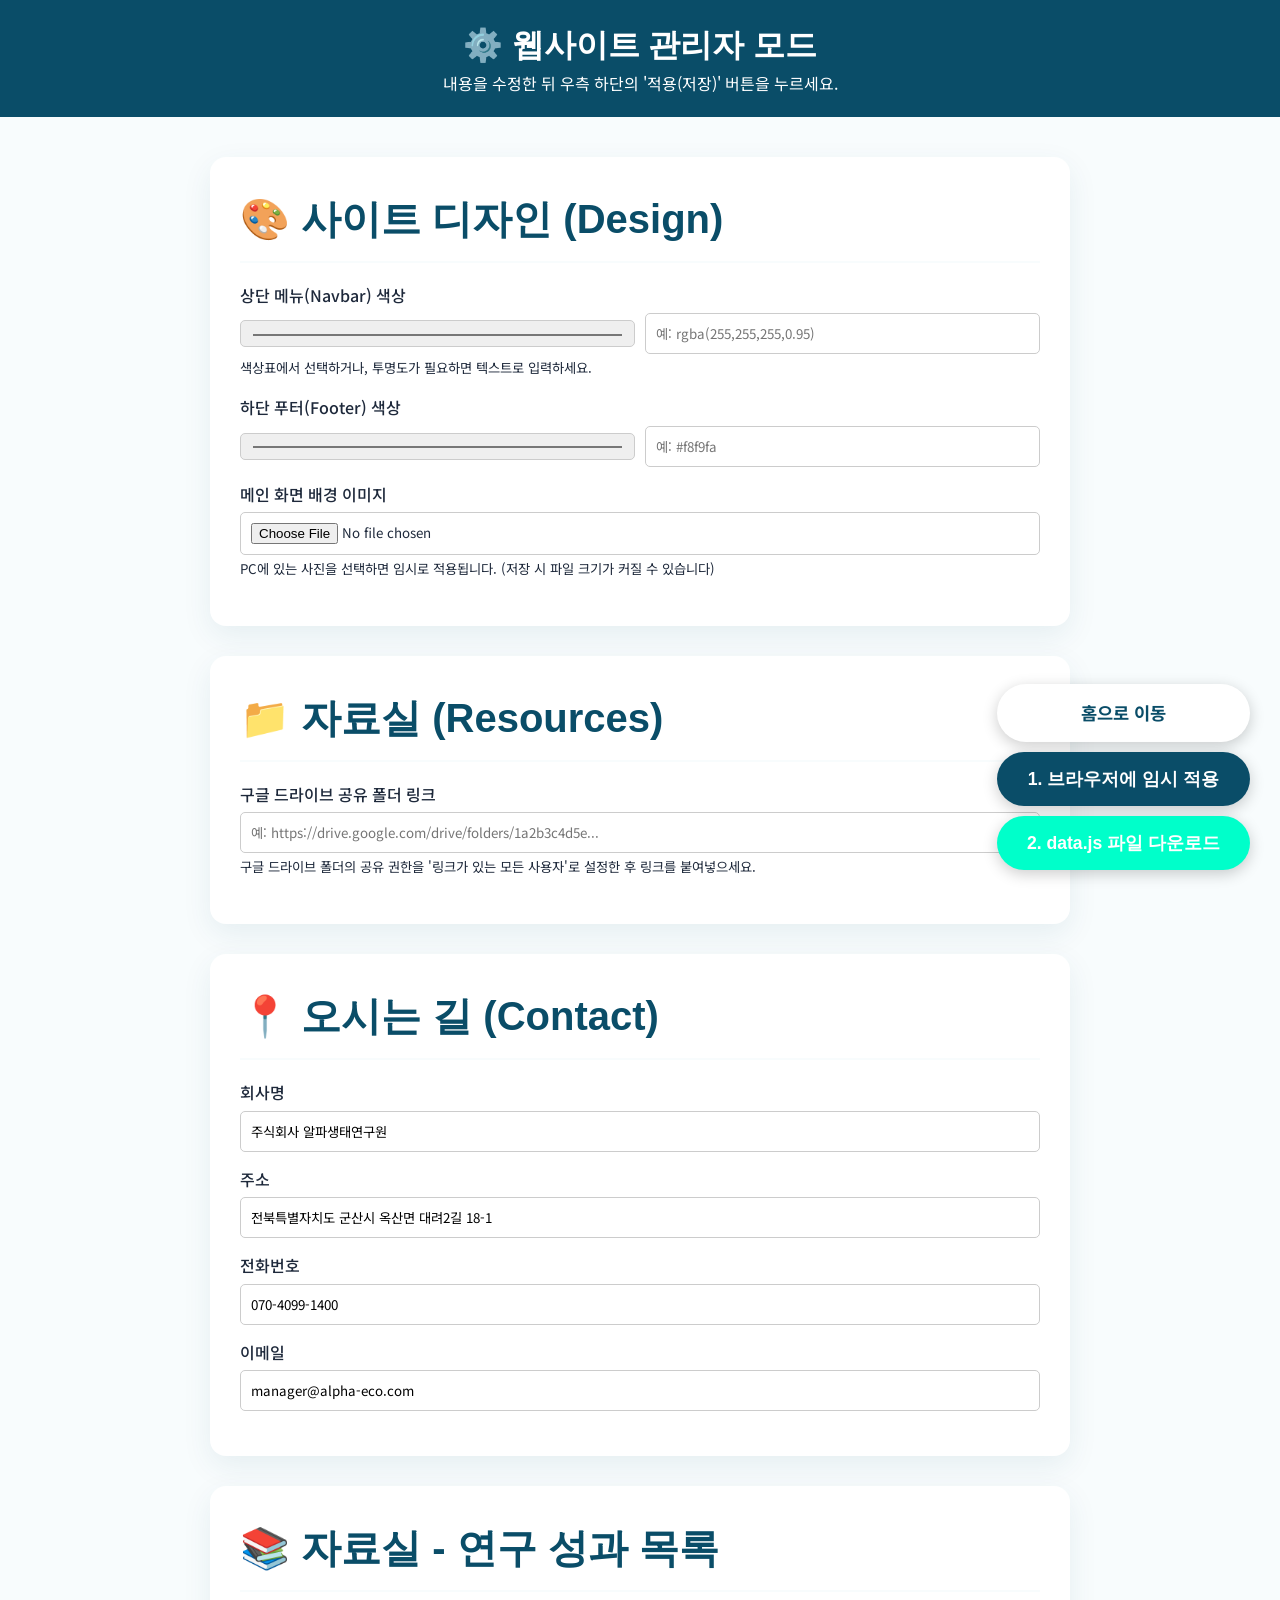
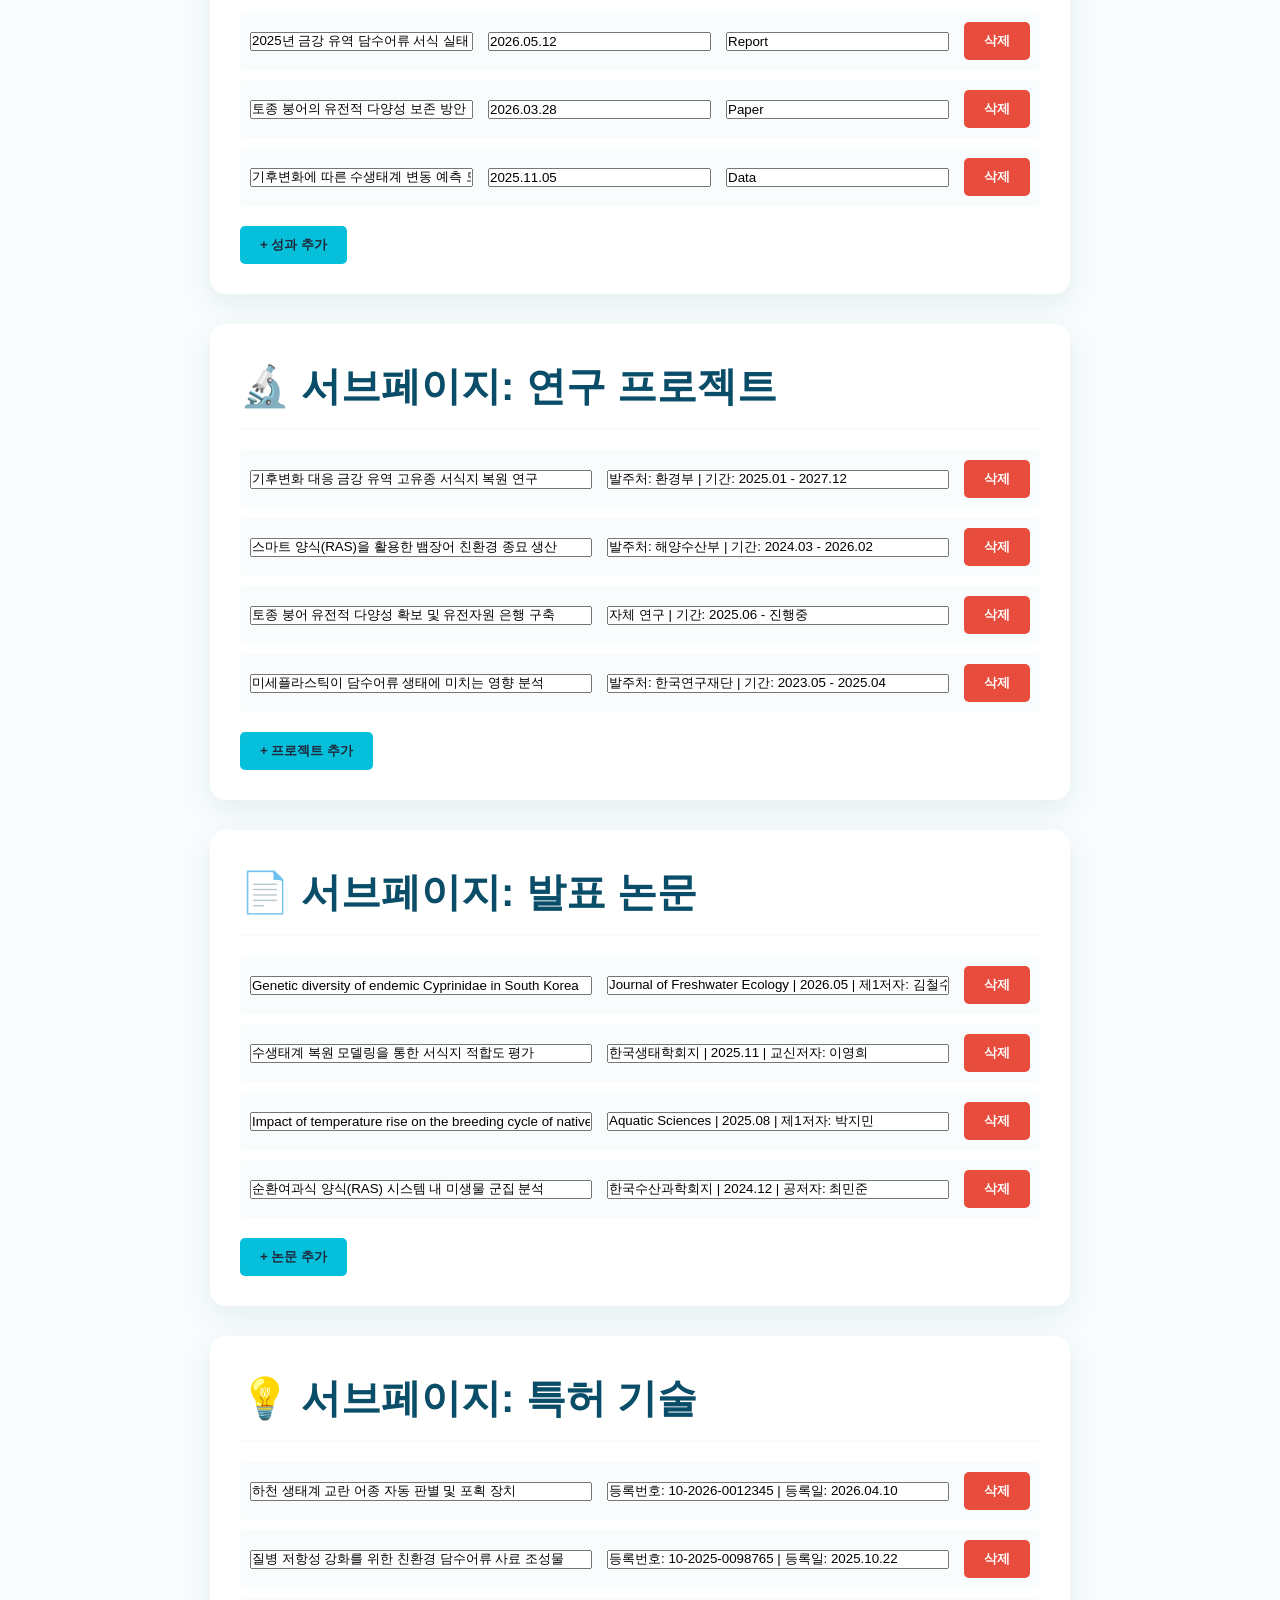
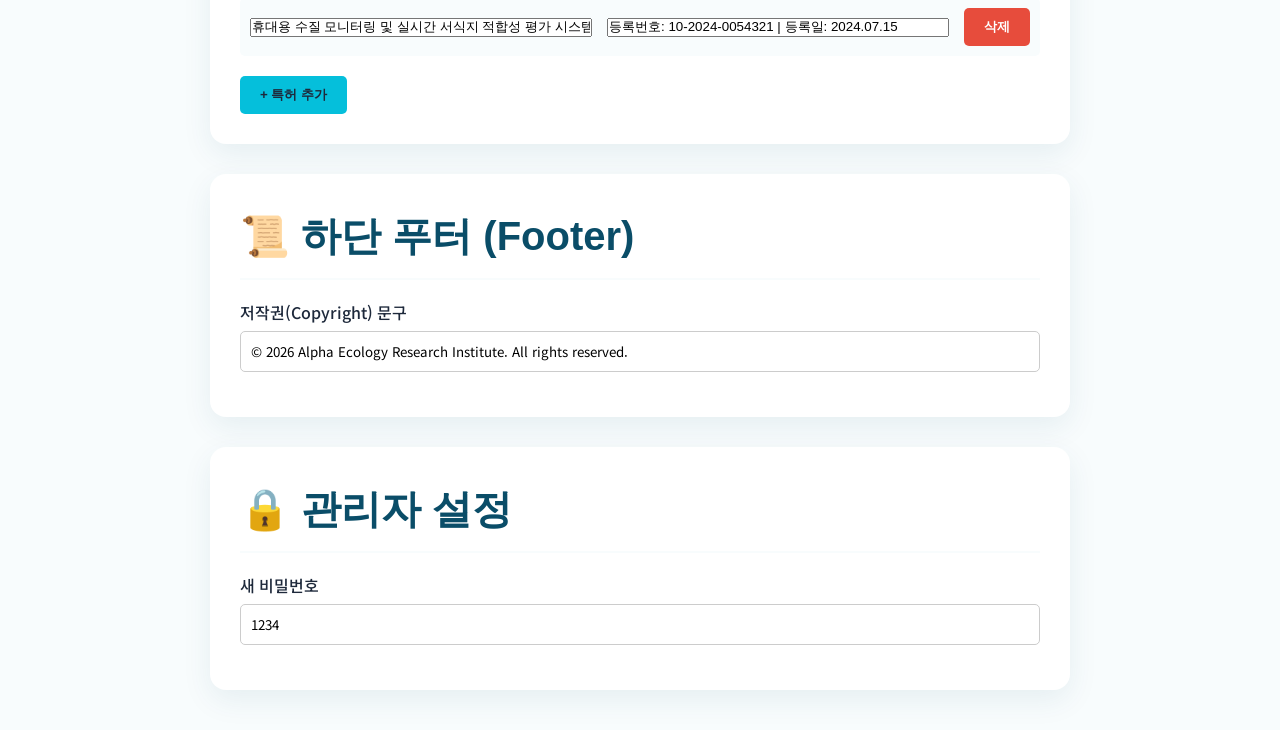
==== commit 85d8b651: "2508281" ====
--- a/admin.html
+++ b/admin.html
@@ -125,6 +125,16 @@
             </div>
         </div>
 
+        <!-- 자료실 -->
+        <div class="admin-section">
+            <h2>📁 자료실 (Resources)</h2>
+            <div class="form-group">
+                <label>구글 드라이브 공유 폴더 링크</label>
+                <input type="text" id="resources-drive-link" placeholder="예: https://drive.google.com/drive/folders/1a2b3c4d5e...">
+                <small>구글 드라이브 폴더의 공유 권한을 '링크가 있는 모든 사용자'로 설정한 후 링크를 붙여넣으세요.</small>
+            </div>
+        </div>
+
         <!-- 오시는 길 -->
         <div class="admin-section">
             <h2>📍 오시는 길 (Contact)</h2>
@@ -146,11 +156,13 @@
             </div>
         </div>
 
-        <!-- 자료실 -->
-        <div class="admin-section">
-            <h2>📚 자료실 (Resources)</h2>
+
+
+        <!-- 자료실(연구 성과) 항목 편집 -->
+        <div class="admin-section">
+            <h2>📚 자료실 - 연구 성과 목록</h2>
             <div id="resources-list"></div>
-            <button class="btn btn-add" onclick="addListItem('resources-list', 'resource')">+ 자료 추가</button>
+            <button class="btn btn-add" onclick="addListItem('resources-list', 'resource')">+ 성과 추가</button>
         </div>
 
         <!-- 서브페이지: 연구 프로젝트 -->
